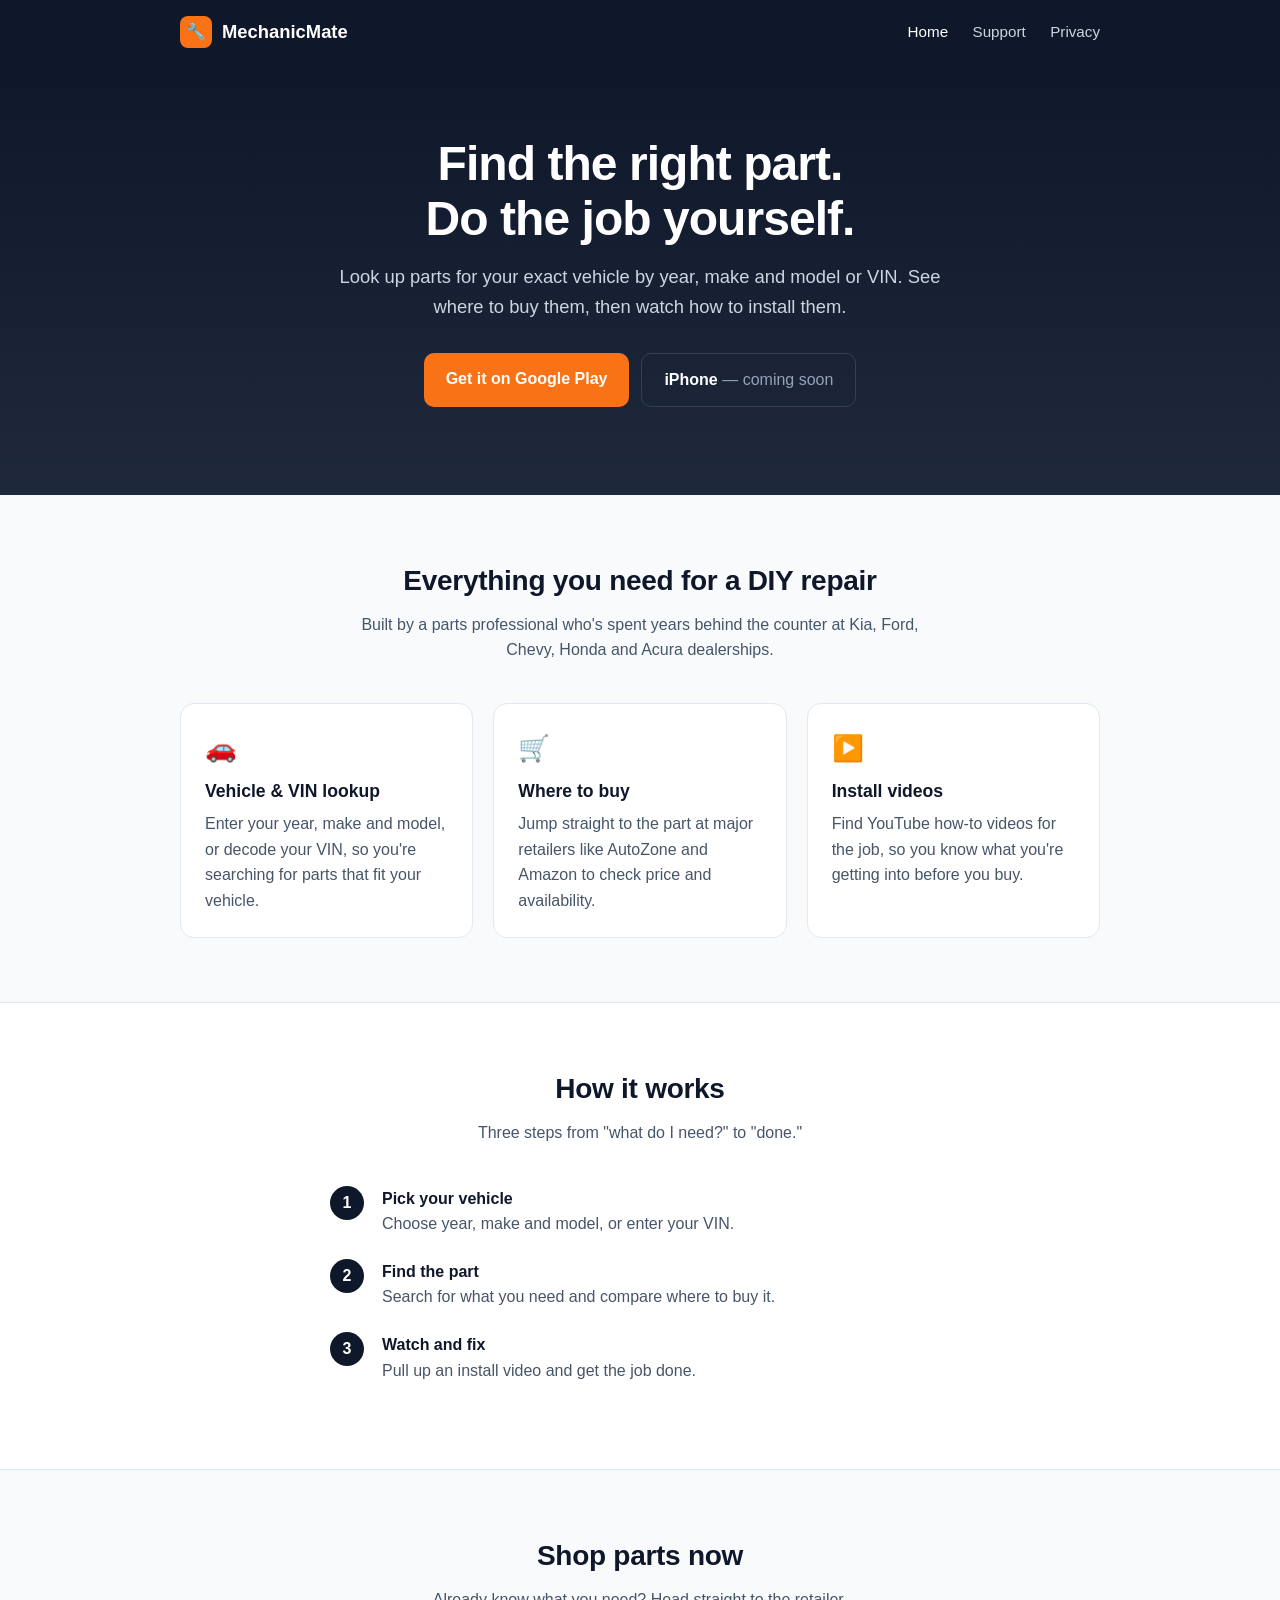
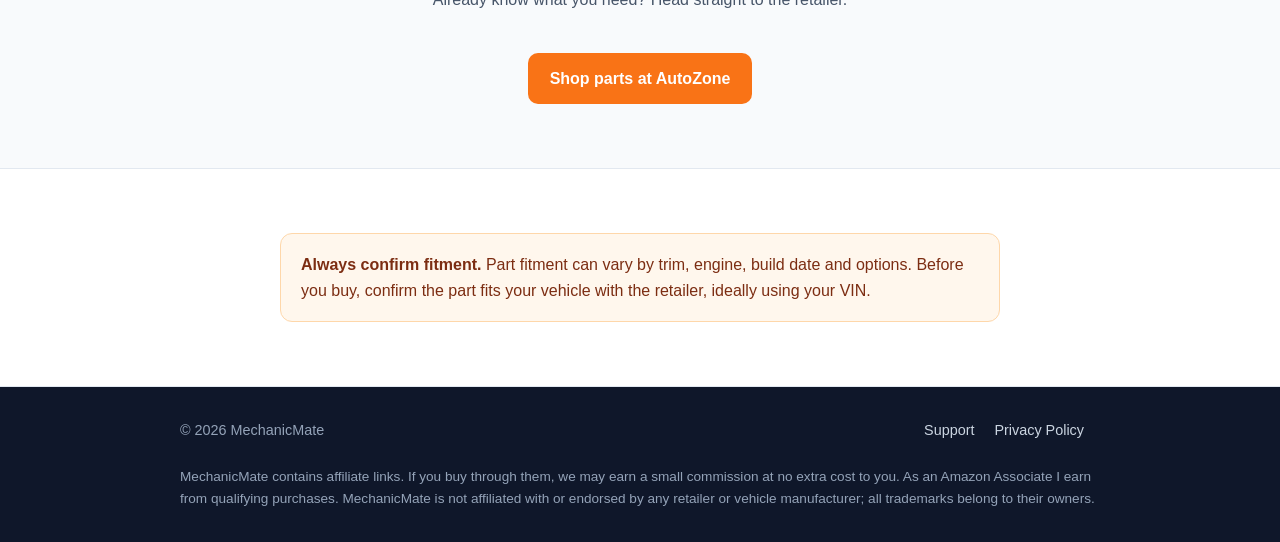
==== index.html @ d0e1b78d "Add Shop parts at AutoZone button (Sovrn link) Co-Authored-By: Claude Opus 5.5 <noreply@anthropic.co" ====
<!doctype html>
<html lang="en">
<head>
  <meta charset="utf-8">
  <meta name="viewport" content="width=device-width, initial-scale=1">
  <title>MechanicMate — Find the right part for your vehicle</title>
  <meta name="description" content="MechanicMate helps DIYers find the right auto parts for their vehicle by year/make/model or VIN, compare where to buy, and watch install videos.">
  <link rel="stylesheet" href="styles.css">
</head>
<body>

<header class="site">
  <div class="wrap">
    <a class="brand" href="/"><span class="brand-mark">🔧</span>MechanicMate</a>
    <nav>
      <a href="/" aria-current="page">Home</a>
      <a href="/support.html">Support</a>
      <a href="/privacy.html">Privacy</a>
    </nav>
  </div>
</header>

<div class="hero">
  <div class="wrap">
    <h1>Find the right part.<br>Do the job yourself.</h1>
    <p>Look up parts for your exact vehicle by year, make and model or VIN. See where to buy them, then watch how to install them.</p>
    <div class="badges">
      <a class="btn btn-primary" href="https://play.google.com/store/apps/details?id=com.mechanicmate.app">Get it on Google Play</a>
      <a class="btn btn-ghost" href="#">iPhone <span>— coming soon</span></a>
    </div>
  </div>
</div>

<section>
  <div class="wrap">
    <h2>Everything you need for a DIY repair</h2>
    <p class="lead">Built by a parts professional who's spent years behind the counter at Kia, Ford, Chevy, Honda and Acura dealerships.</p>
    <div class="grid">
      <div class="card">
        <div class="icon">🚗</div>
        <h3>Vehicle &amp; VIN lookup</h3>
        <p>Enter your year, make and model, or decode your VIN, so you're searching for parts that fit your vehicle.</p>
      </div>
      <div class="card">
        <div class="icon">🛒</div>
        <h3>Where to buy</h3>
        <p>Jump straight to the part at major retailers like AutoZone and Amazon to check price and availability.</p>
      </div>
      <div class="card">
        <div class="icon">▶️</div>
        <h3>Install videos</h3>
        <p>Find YouTube how-to videos for the job, so you know what you're getting into before you buy.</p>
      </div>
    </div>
  </div>
</section>

<section class="alt">
  <div class="wrap">
    <h2>How it works</h2>
    <p class="lead">Three steps from "what do I need?" to "done."</p>
    <ol class="steps">
      <li><strong>Pick your vehicle</strong><span>Choose year, make and model, or enter your VIN.</span></li>
      <li><strong>Find the part</strong><span>Search for what you need and compare where to buy it.</span></li>
      <li><strong>Watch and fix</strong><span>Pull up an install video and get the job done.</span></li>
    </ol>
  </div>
</section>

<section>
  <div class="wrap" style="text-align:center">
    <h2>Shop parts now</h2>
    <p class="lead">Already know what you need? Head straight to the retailer.</p>
    <a class="btn btn-primary" href="https://sovrn.co/d8lpsjb" target="_blank" rel="sponsored noopener">Shop parts at AutoZone</a>
  </div>
</section>

<section class="alt">
  <div class="wrap">
    <div class="note">
      <strong>Always confirm fitment.</strong> Part fitment can vary by trim, engine, build date and options. Before you buy, confirm the part fits your vehicle with the retailer, ideally using your VIN.
    </div>
  </div>
</section>

<footer class="site">
  <div class="wrap">
    <div>© 2026 MechanicMate</div>
    <div>
      <a href="/support.html">Support</a>
      <a href="/privacy.html">Privacy Policy</a>
    </div>
    <p class="disclosure">MechanicMate contains affiliate links. If you buy through them, we may earn a small commission at no extra cost to you. As an Amazon Associate I earn from qualifying purchases. MechanicMate is not affiliated with or endorsed by any retailer or vehicle manufacturer; all trademarks belong to their owners.</p>
  </div>
</footer>

</body>
</html>
---- styles.css ----
:root {
  --slate: #0F172A;
  --slate-2: #1E293B;
  --slate-3: #334155;
  --text: #0F172A;
  --muted: #475569;
  --bg: #F8FAFC;
  --card: #FFFFFF;
  --line: #E2E8F0;
  --accent: #F97316;
  --accent-dark: #EA580C;
}

* { box-sizing: border-box; }

html, body { margin: 0; padding: 0; }

body {
  font-family: -apple-system, BlinkMacSystemFont, "Segoe UI", Roboto, Helvetica, Arial, sans-serif;
  color: var(--text);
  background: var(--bg);
  line-height: 1.6;
  -webkit-font-smoothing: antialiased;
}

a { color: var(--accent-dark); }

.wrap { max-width: 960px; margin: 0 auto; padding: 0 20px; }

/* Header */
header.site {
  background: var(--slate);
  color: #fff;
}
header.site .wrap {
  display: flex;
  align-items: center;
  justify-content: space-between;
  height: 64px;
}
.brand {
  display: flex;
  align-items: center;
  gap: 10px;
  color: #fff;
  text-decoration: none;
  font-weight: 700;
  font-size: 1.15rem;
}
.brand-mark {
  width: 32px; height: 32px;
  border-radius: 8px;
  background: var(--accent);
  display: grid; place-items: center;
  font-size: 1rem;
}
nav a {
  color: #CBD5E1;
  text-decoration: none;
  margin-left: 20px;
  font-size: 0.95rem;
}
nav a:hover, nav a[aria-current="page"] { color: #fff; }

/* Hero */
.hero {
  background: linear-gradient(180deg, var(--slate) 0%, var(--slate-2) 100%);
  color: #fff;
  padding: 72px 0 88px;
  text-align: center;
}
.hero h1 {
  font-size: clamp(2rem, 5vw, 3rem);
  line-height: 1.15;
  margin: 0 0 16px;
  letter-spacing: -0.02em;
}
.hero p {
  color: #CBD5E1;
  font-size: 1.15rem;
  max-width: 620px;
  margin: 0 auto 32px;
}
.badges {
  display: flex;
  gap: 12px;
  justify-content: center;
  flex-wrap: wrap;
}
.btn {
  display: inline-block;
  padding: 13px 22px;
  border-radius: 10px;
  font-weight: 600;
  text-decoration: none;
  font-size: 1rem;
}
.btn-primary { background: var(--accent); color: #fff; }
.btn-primary:hover { background: var(--accent-dark); }
.btn-ghost {
  background: transparent;
  color: #fff;
  border: 1px solid var(--slate-3);
}
.btn-ghost span { color: #94A3B8; font-weight: 400; }

/* Sections */
section { padding: 64px 0; }
section h2 {
  font-size: 1.75rem;
  margin: 0 0 8px;
  text-align: center;
  letter-spacing: -0.01em;
}
.lead {
  text-align: center;
  color: var(--muted);
  max-width: 600px;
  margin: 0 auto 40px;
}

.grid {
  display: grid;
  grid-template-columns: repeat(auto-fit, minmax(240px, 1fr));
  gap: 20px;
}
.card {
  background: var(--card);
  border: 1px solid var(--line);
  border-radius: 14px;
  padding: 24px;
}
.card .icon { font-size: 1.6rem; margin-bottom: 8px; }
.card h3 { margin: 0 0 6px; font-size: 1.1rem; }
.card p { margin: 0; color: var(--muted); }

.steps { counter-reset: step; list-style: none; padding: 0; max-width: 620px; margin: 0 auto; }
.steps li {
  counter-increment: step;
  position: relative;
  padding: 0 0 22px 52px;
}
.steps li::before {
  content: counter(step);
  position: absolute; left: 0; top: 0;
  width: 34px; height: 34px;
  border-radius: 50%;
  background: var(--slate);
  color: #fff;
  display: grid; place-items: center;
  font-weight: 700;
}
.steps strong { display: block; }
.steps span { color: var(--muted); }

.alt { background: #fff; border-top: 1px solid var(--line); border-bottom: 1px solid var(--line); }

.note {
  background: #FFF7ED;
  border: 1px solid #FED7AA;
  border-radius: 12px;
  padding: 18px 20px;
  color: #7C2D12;
  max-width: 720px;
  margin: 0 auto;
}

/* Document pages (privacy, support) */
.doc { padding: 48px 0 72px; }
.doc .wrap { max-width: 760px; }
.doc h1 { font-size: 2rem; margin: 0 0 4px; letter-spacing: -0.01em; }
.doc .updated { color: var(--muted); margin: 0 0 32px; }
.doc h2 { font-size: 1.25rem; margin: 32px 0 8px; text-align: left; }
.doc ul { padding-left: 20px; }
.doc li { margin-bottom: 6px; }

details {
  background: var(--card);
  border: 1px solid var(--line);
  border-radius: 12px;
  padding: 16px 20px;
  margin-bottom: 12px;
}
summary { font-weight: 600; cursor: pointer; }
details p { color: var(--muted); margin: 10px 0 0; }

/* Footer */
footer.site {
  background: var(--slate);
  color: #94A3B8;
  padding: 32px 0;
  font-size: 0.9rem;
}
footer.site .wrap { display: flex; flex-wrap: wrap; gap: 16px; justify-content: space-between; }
footer.site a { color: #CBD5E1; text-decoration: none; margin-right: 16px; }
footer.site a:hover { color: #fff; }
.disclosure { width: 100%; margin: 8px 0 0; font-size: 0.85rem; }

@media (max-width: 560px) {
  nav a { margin-left: 14px; font-size: 0.9rem; }
  .hero { padding: 56px 0 64px; }
  section { padding: 48px 0; }
}
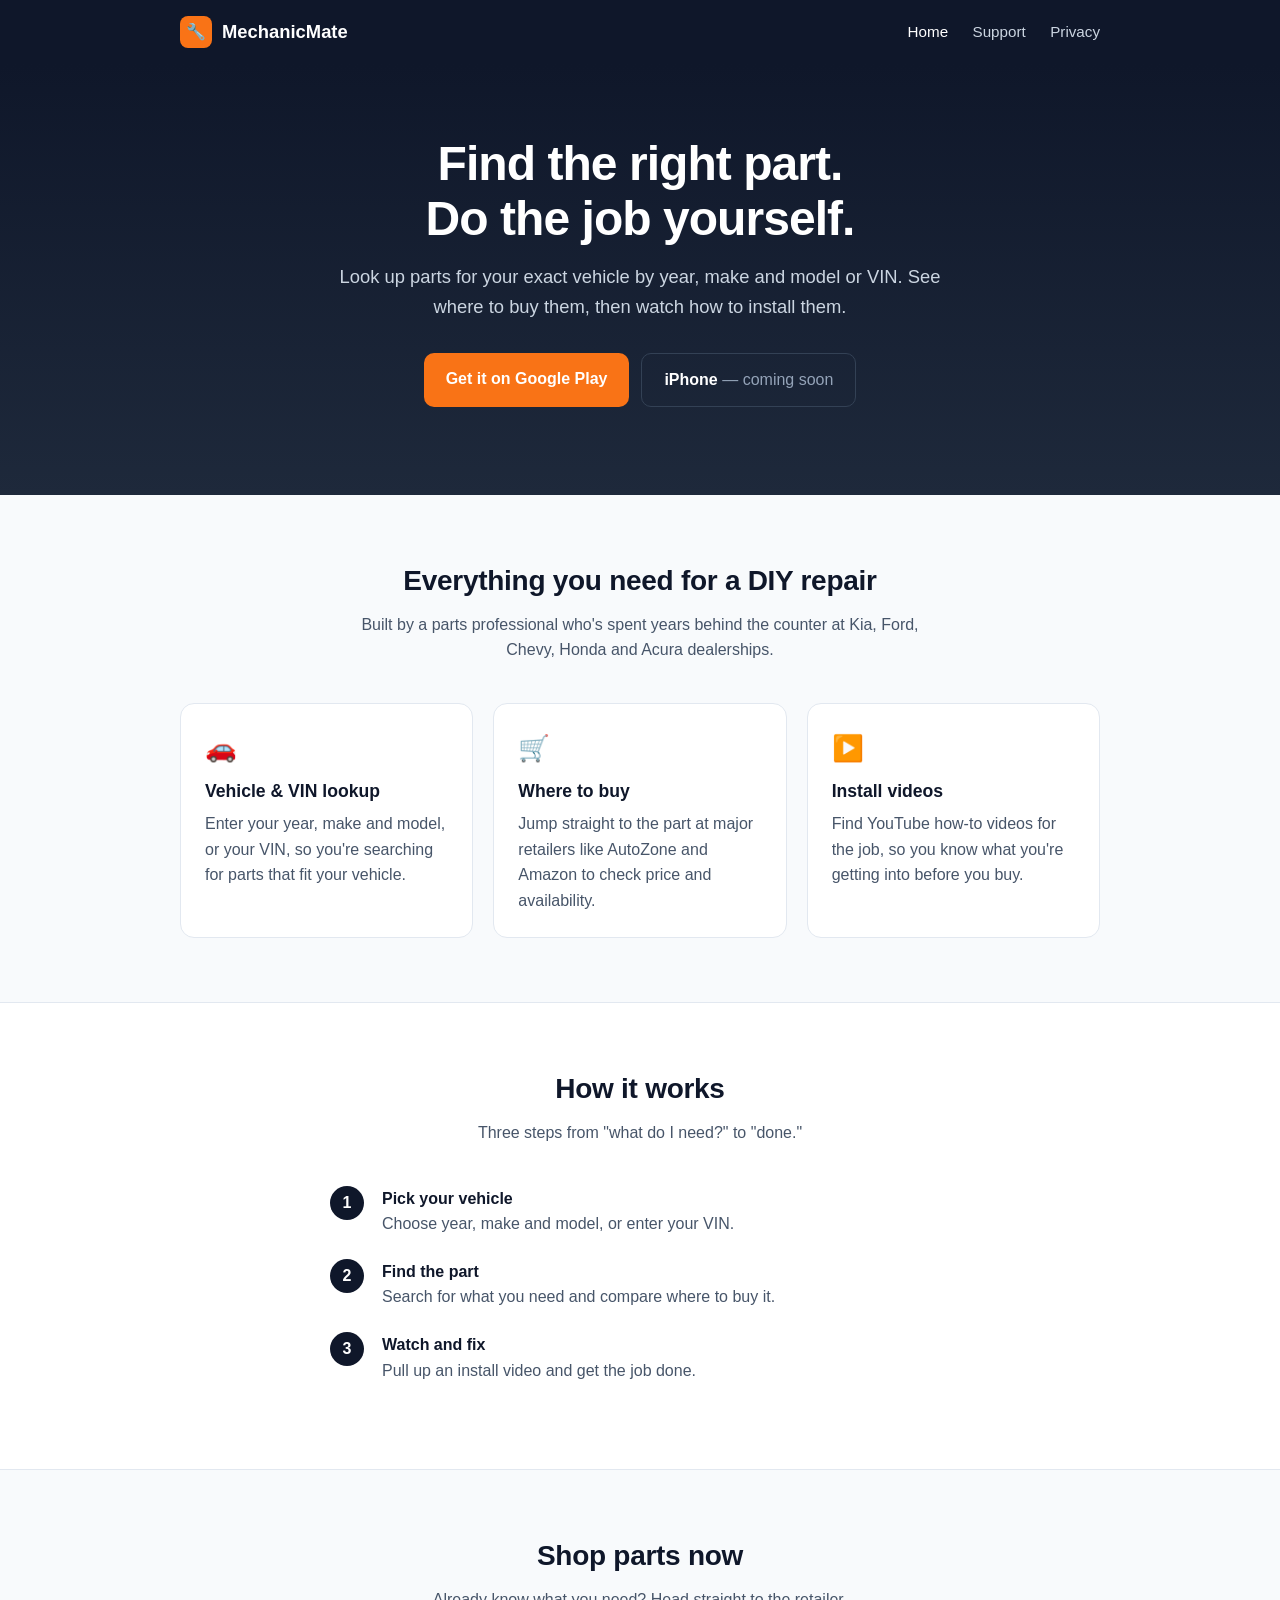
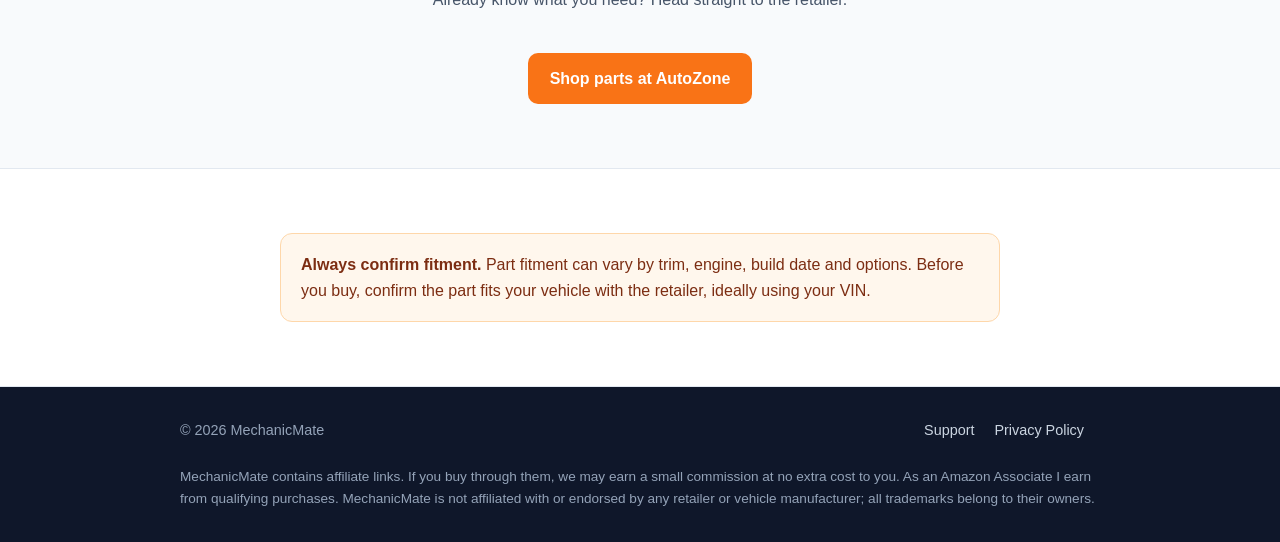
==== commit f3c1c6d4: "Correct VIN wording: app searches with VIN, does not decode it Co-Authored-By: Claude Opus 5.5 <nore" ====
--- a/index.html
+++ b/index.html
@@ -39,7 +39,7 @@
       <div class="card">
         <div class="icon">🚗</div>
         <h3>Vehicle &amp; VIN lookup</h3>
-        <p>Enter your year, make and model, or decode your VIN, so you're searching for parts that fit your vehicle.</p>
+        <p>Enter your year, make and model, or your VIN, so you're searching for parts that fit your vehicle.</p>
       </div>
       <div class="card">
         <div class="icon">🛒</div>
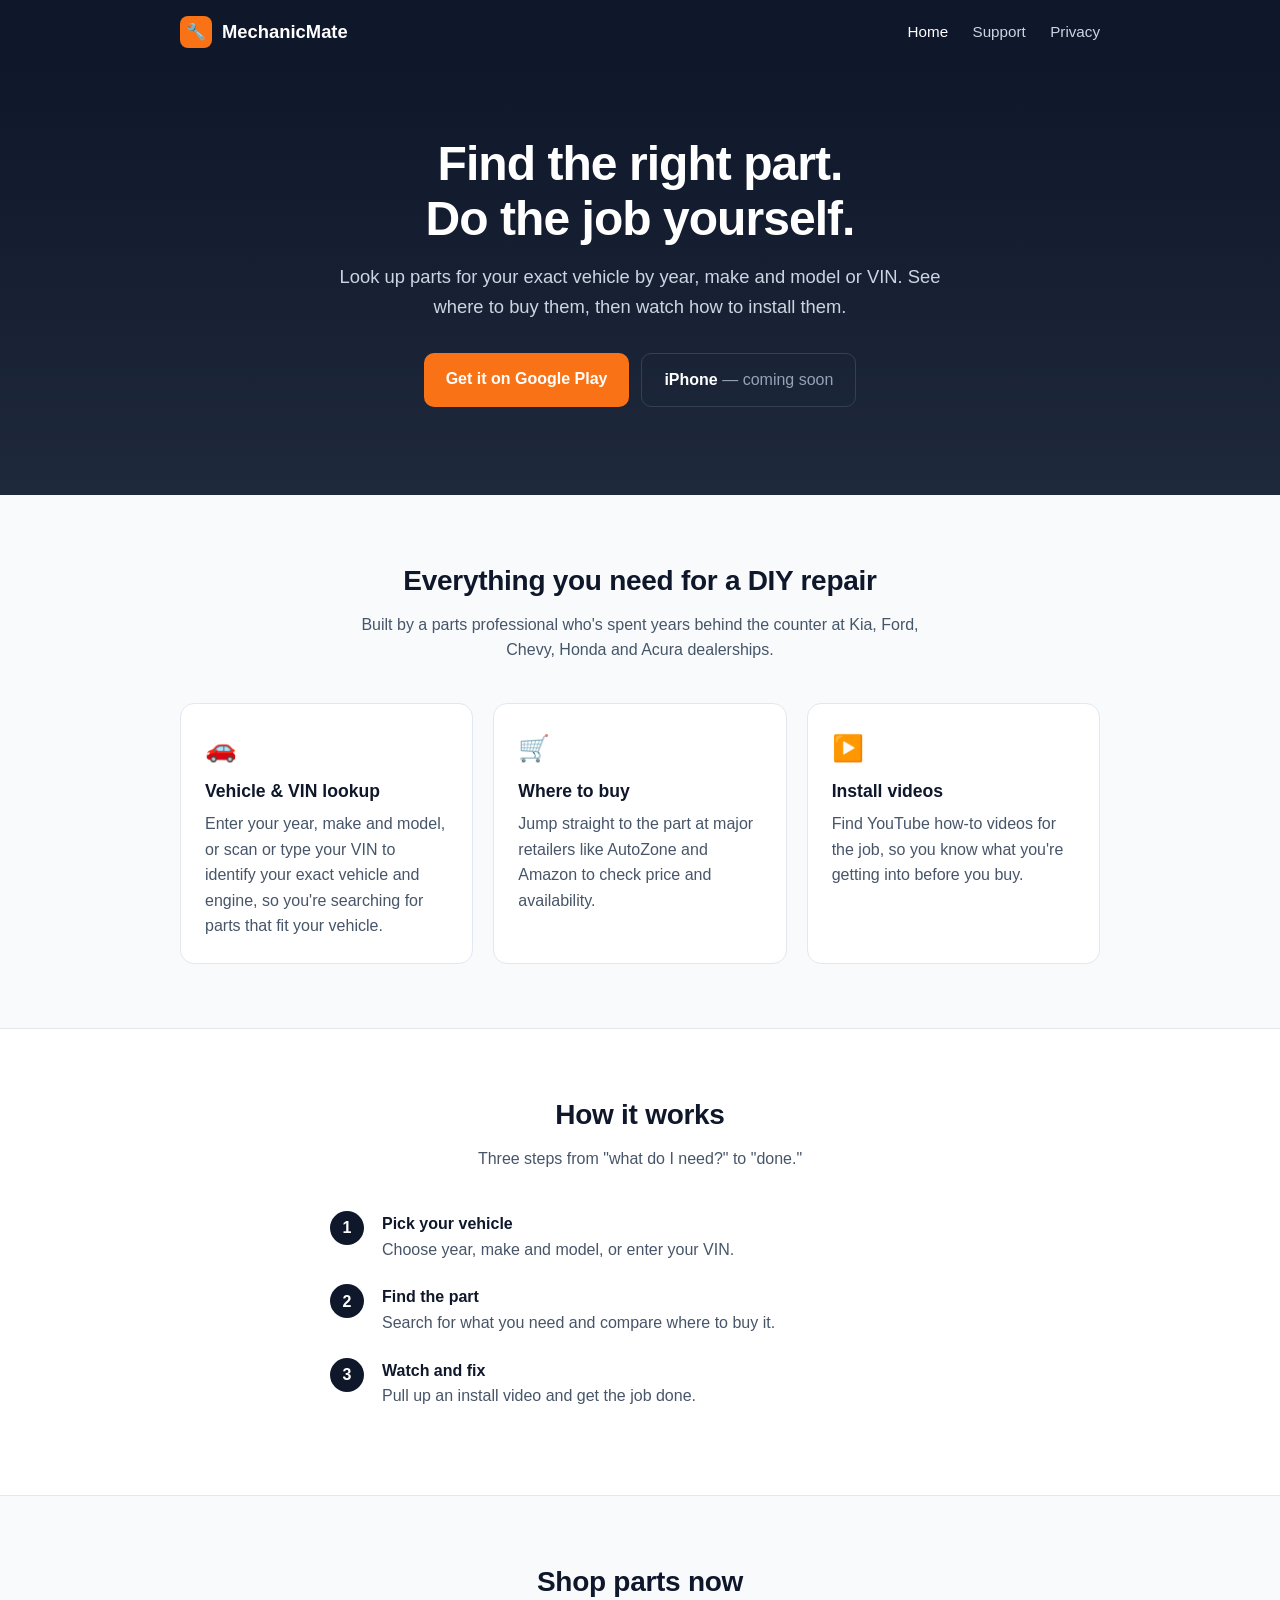
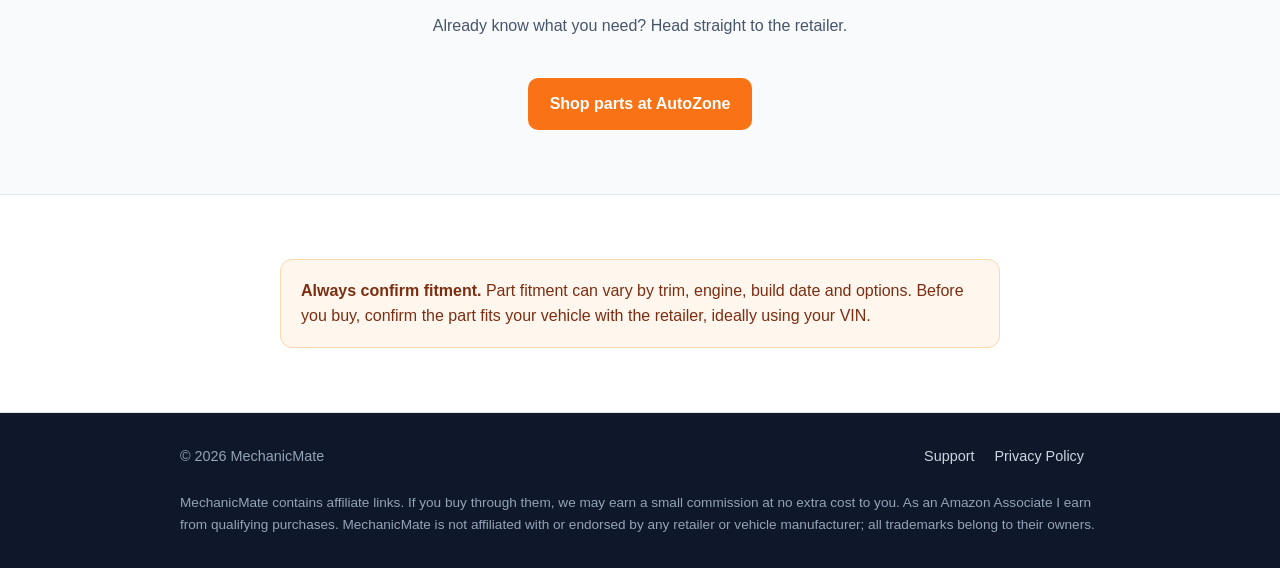
==== commit 4e52a029: "Privacy policy: NHTSA VIN decode, on-device VIN scan, local garage and maintenance log Co-Authored-B" ====
--- a/index.html
+++ b/index.html
@@ -39,7 +39,7 @@
       <div class="card">
         <div class="icon">🚗</div>
         <h3>Vehicle &amp; VIN lookup</h3>
-        <p>Enter your year, make and model, or your VIN, so you're searching for parts that fit your vehicle.</p>
+        <p>Enter your year, make and model, or scan or type your VIN to identify your exact vehicle and engine, so you're searching for parts that fit your vehicle.</p>
       </div>
       <div class="card">
         <div class="icon">🛒</div>
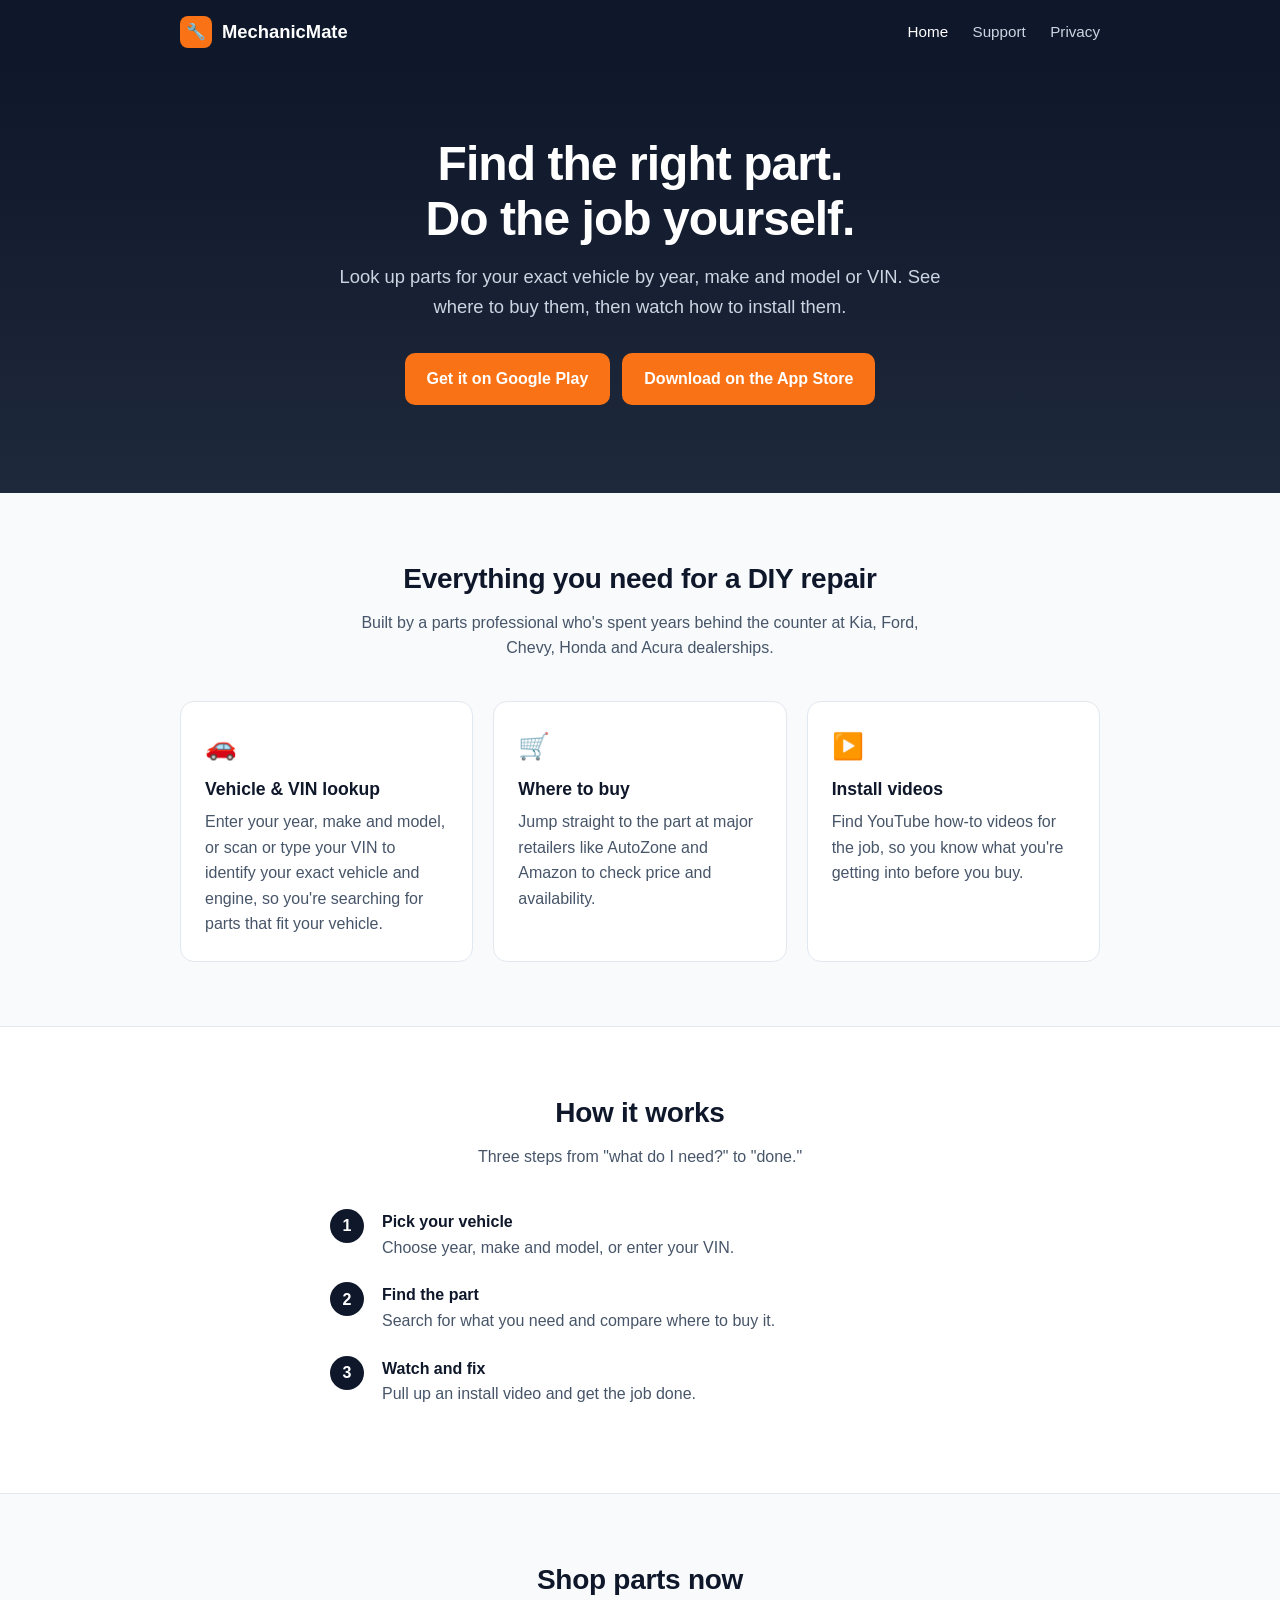
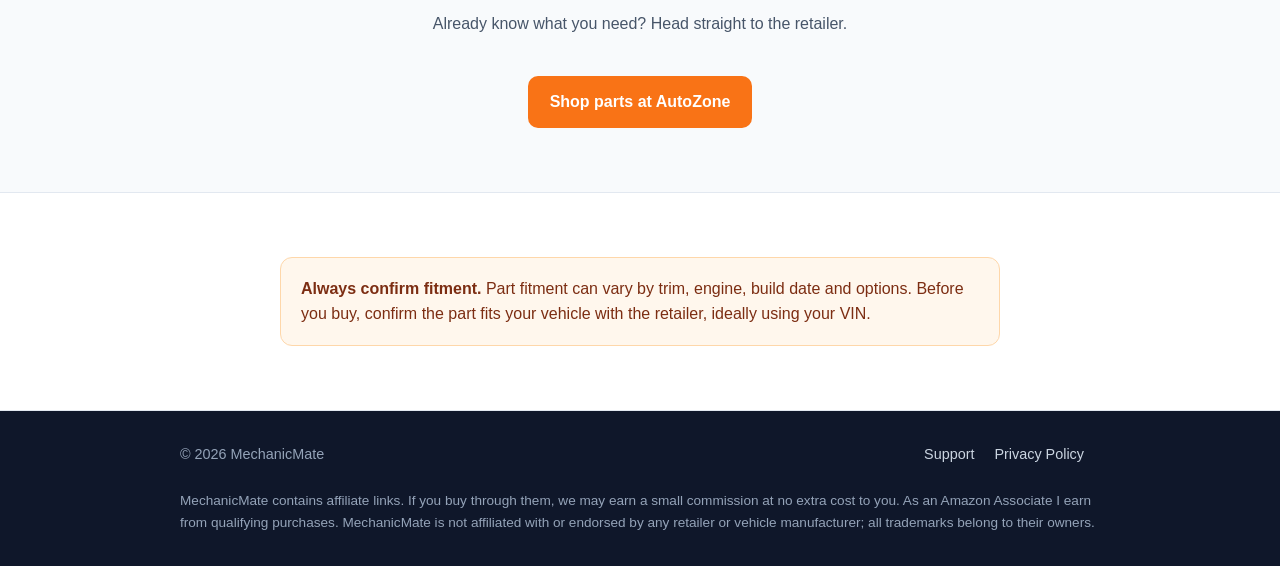
==== commit afbd4622: "Link the iPhone button to the App Store listing Co-Authored-By: Claude Opus 5.5 <noreply@anthropic.c" ====
--- a/index.html
+++ b/index.html
@@ -26,7 +26,7 @@
     <p>Look up parts for your exact vehicle by year, make and model or VIN. See where to buy them, then watch how to install them.</p>
     <div class="badges">
       <a class="btn btn-primary" href="https://play.google.com/store/apps/details?id=com.mechanicmate.app">Get it on Google Play</a>
-      <a class="btn btn-ghost" href="#">iPhone <span>— coming soon</span></a>
+      <a class="btn btn-primary" href="https://apps.apple.com/app/mechanicmate-parts-locator/id6811711384">Download on the App Store</a>
     </div>
   </div>
 </div>
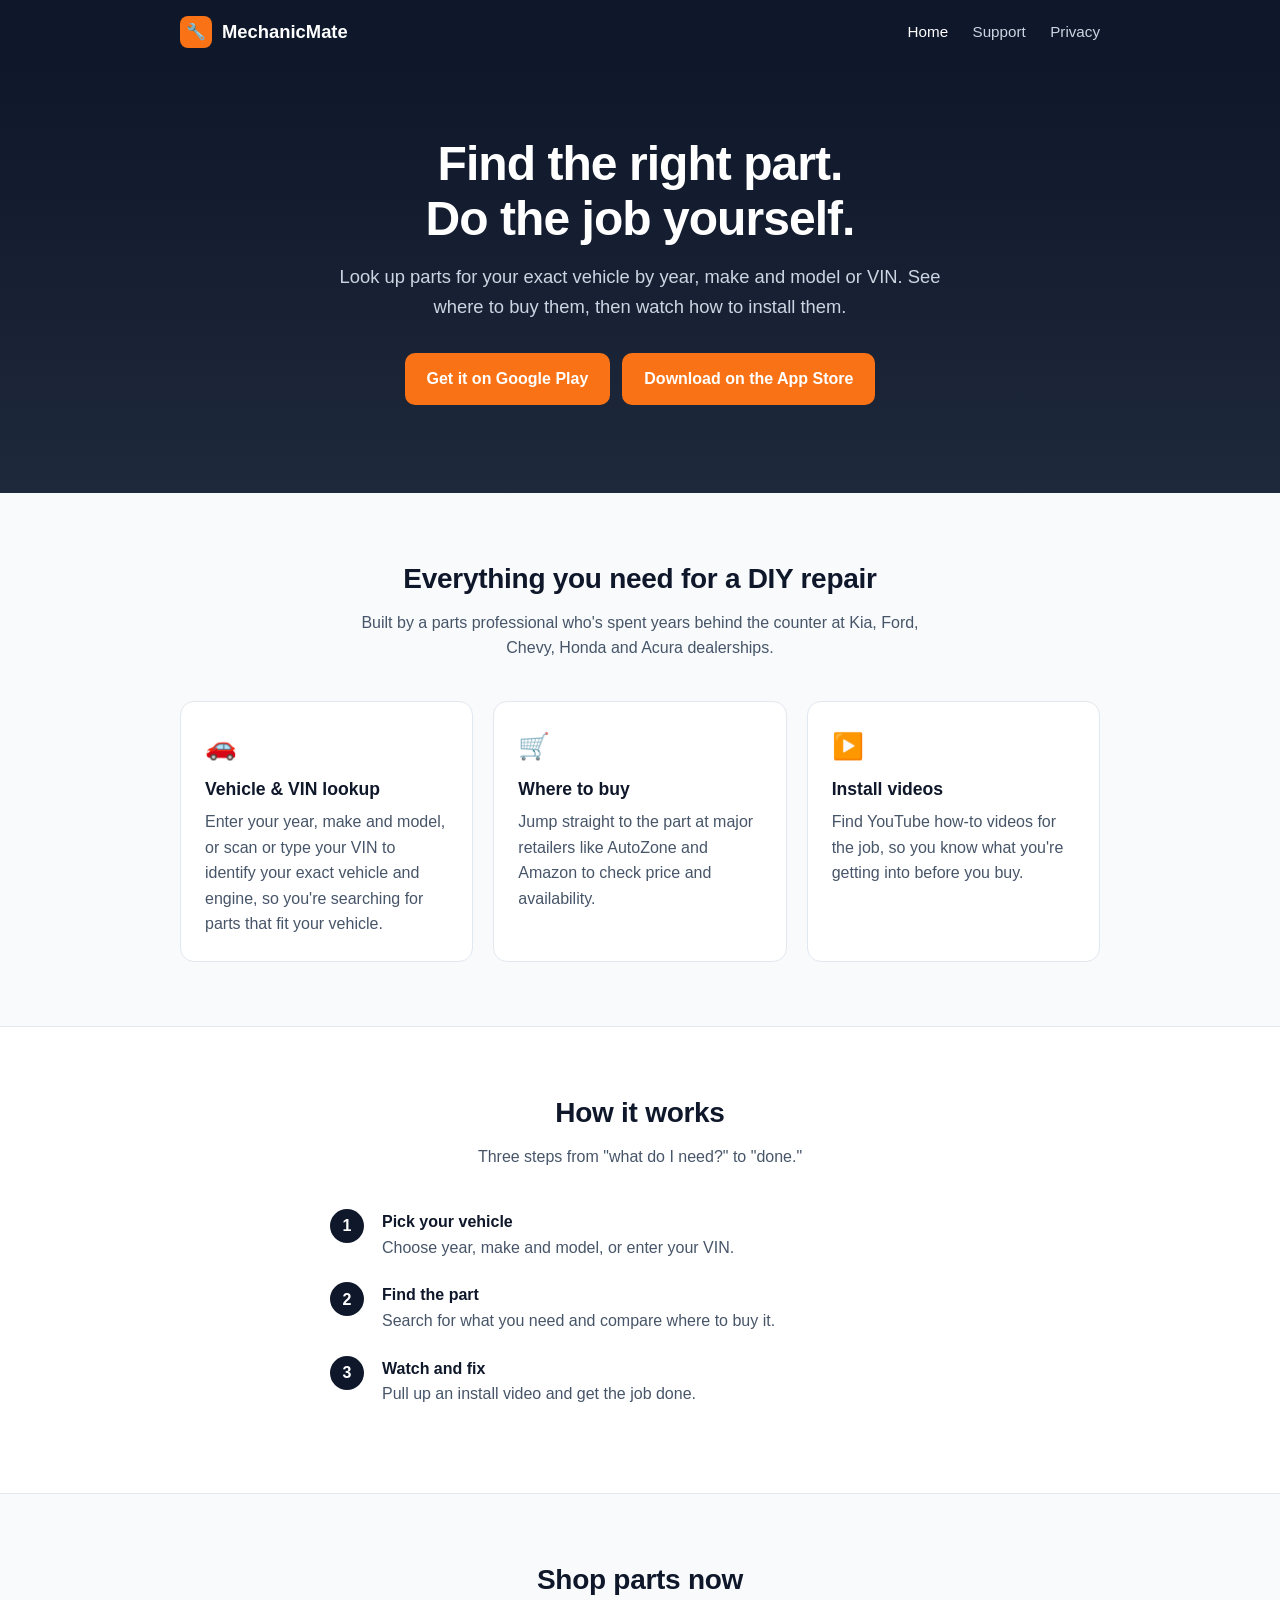
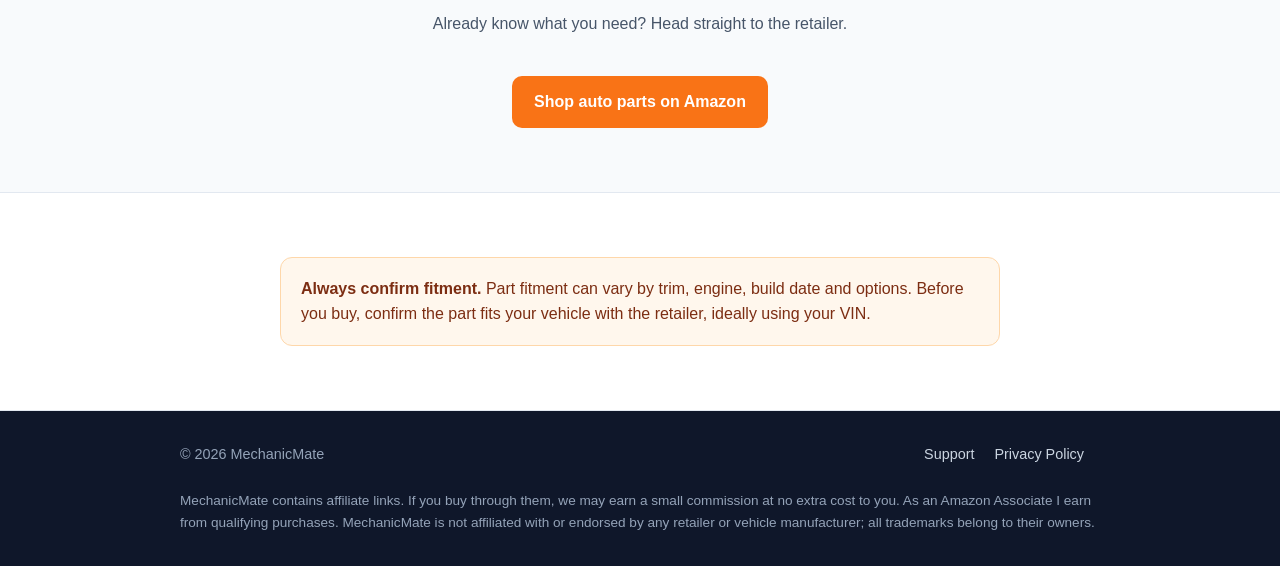
==== commit 940ba327: "Shop parts button: AutoZone (Sovrn denied) -> Amazon with Associates tag Co-Authored-By: Claude Opus" ====
--- a/index.html
+++ b/index.html
@@ -71,7 +71,7 @@
   <div class="wrap" style="text-align:center">
     <h2>Shop parts now</h2>
     <p class="lead">Already know what you need? Head straight to the retailer.</p>
-    <a class="btn btn-primary" href="https://sovrn.co/d8lpsjb" target="_blank" rel="sponsored noopener">Shop parts at AutoZone</a>
+    <a class="btn btn-primary" href="https://www.amazon.com/s?k=auto+parts&i=automotive&tag=mechanicmate-20" target="_blank" rel="sponsored noopener">Shop auto parts on Amazon</a>
   </div>
 </section>
 
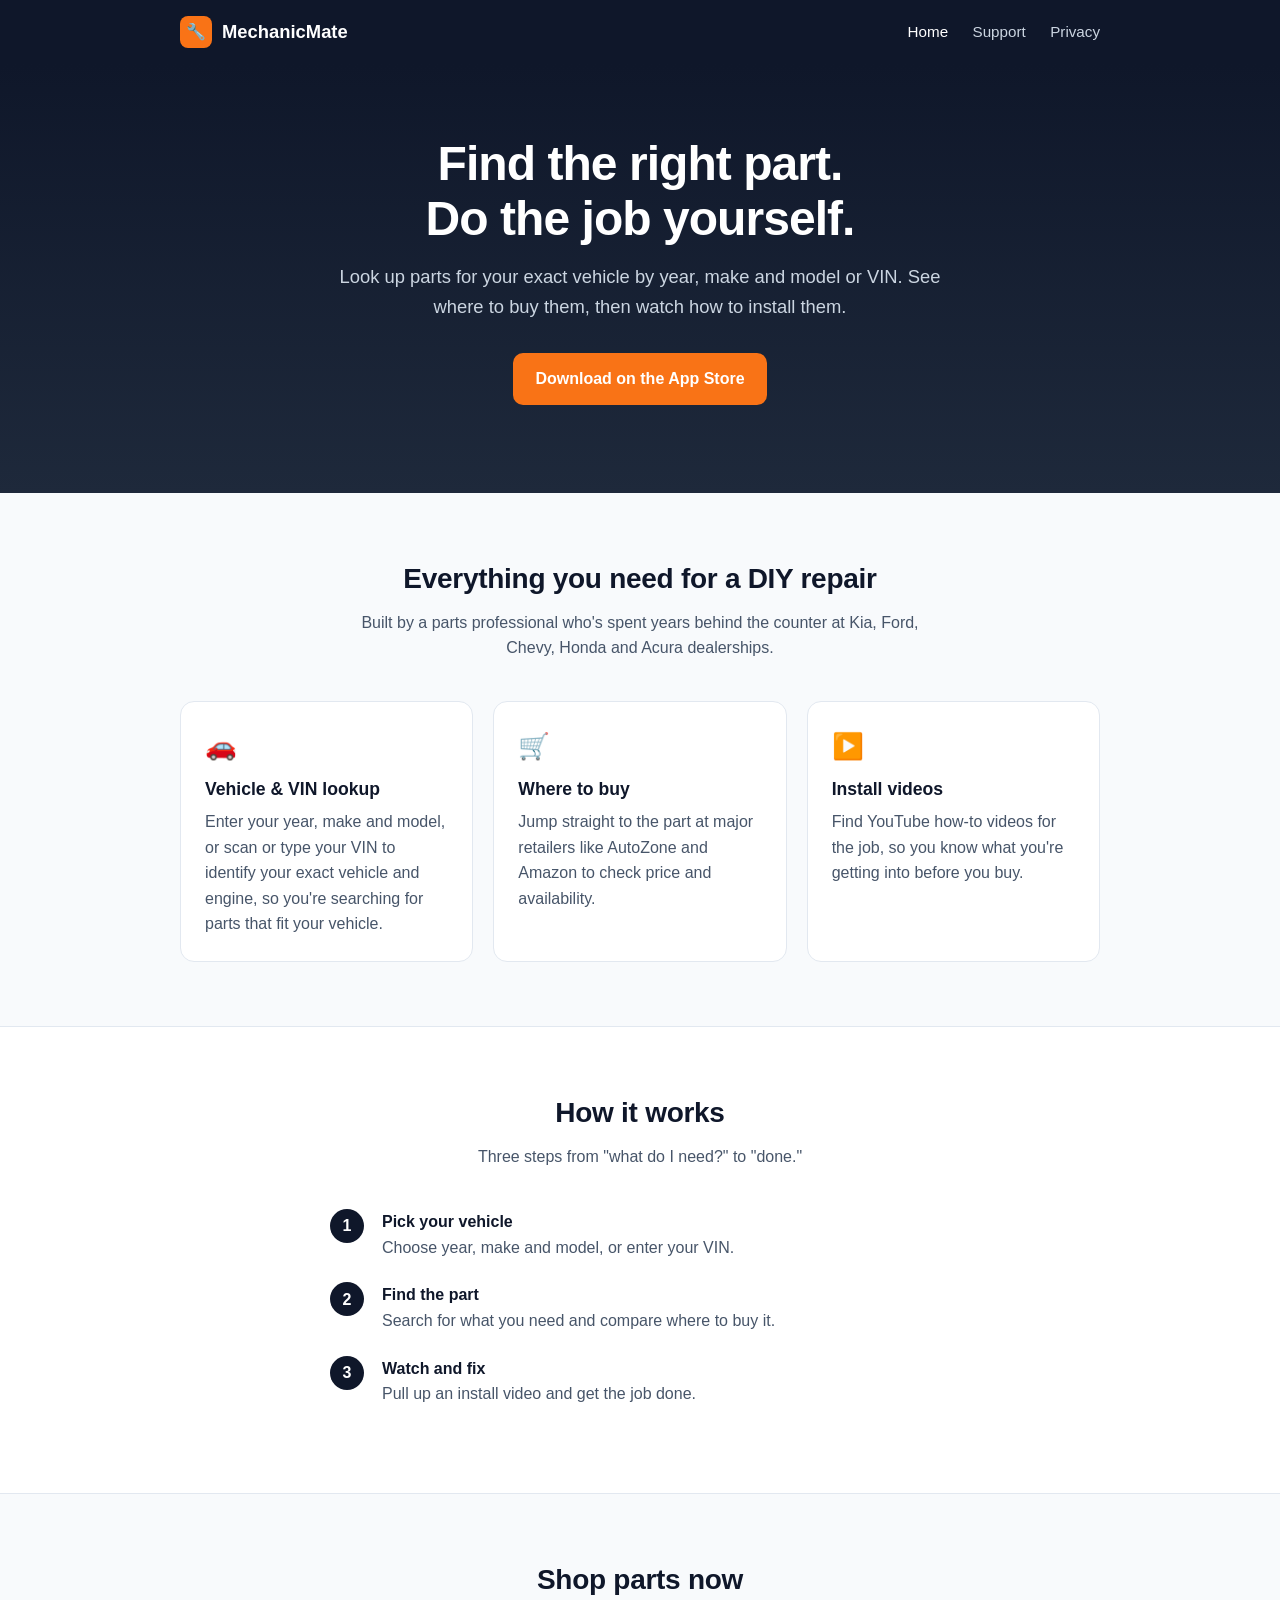
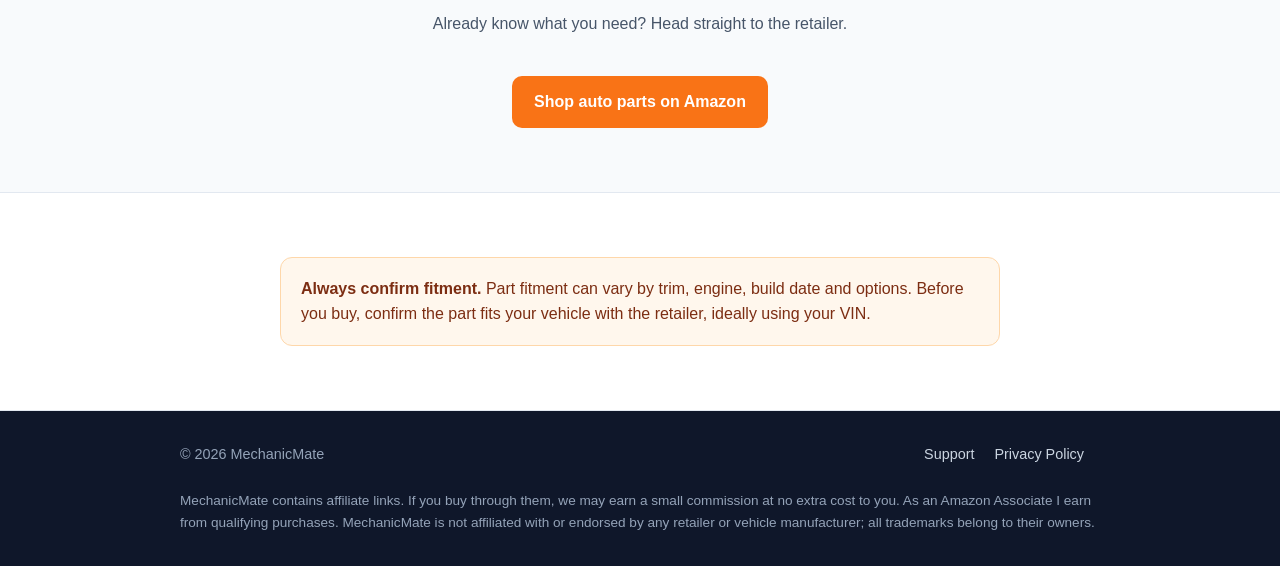
==== commit fc3da0e8: "Hide Google Play button until Android listing is fixed Co-Authored-By: Claude Opus 5.5 <noreply@anth" ====
--- a/index.html
+++ b/index.html
@@ -25,7 +25,9 @@
     <h1>Find the right part.<br>Do the job yourself.</h1>
     <p>Look up parts for your exact vehicle by year, make and model or VIN. See where to buy them, then watch how to install them.</p>
     <div class="badges">
+      <!-- Hidden until the Android version is back on Google Play:
       <a class="btn btn-primary" href="https://play.google.com/store/apps/details?id=com.mechanicmate.app">Get it on Google Play</a>
+      -->
       <a class="btn btn-primary" href="https://apps.apple.com/app/mechanicmate-parts-locator/id6811711384">Download on the App Store</a>
     </div>
   </div>
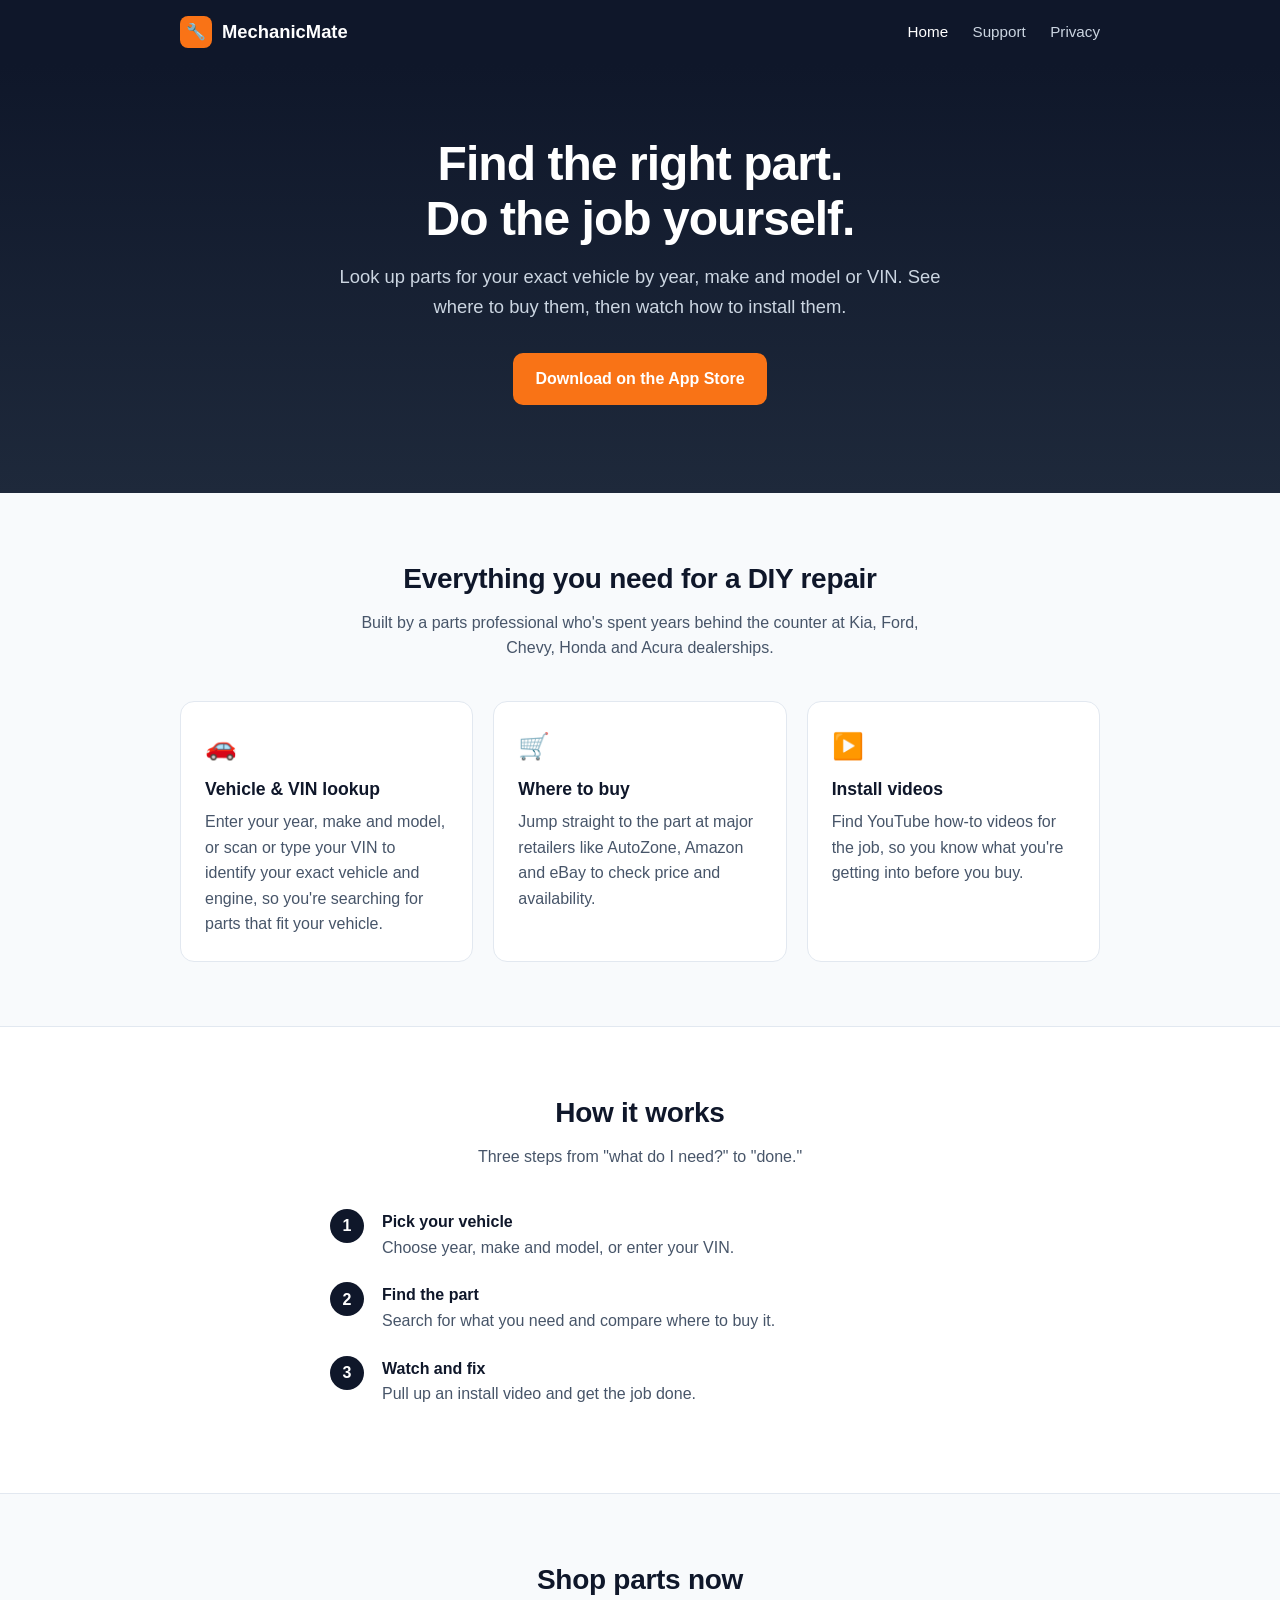
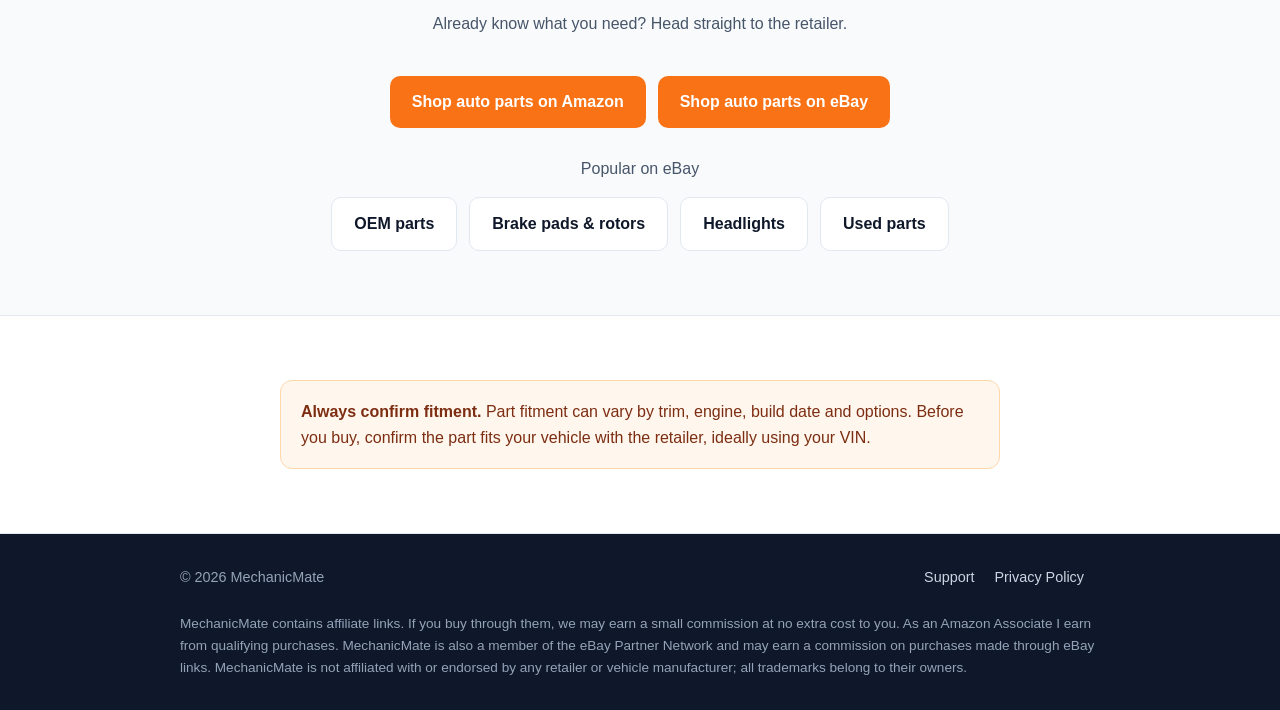
==== commit b8cc0581: "Add eBay Partner Network links and disclosure Replace EBAY_CAMPAIGN_ID in index.html with the EPN ca" ====
--- a/index.html
+++ b/index.html
@@ -46,7 +46,7 @@
       <div class="card">
         <div class="icon">🛒</div>
         <h3>Where to buy</h3>
-        <p>Jump straight to the part at major retailers like AutoZone and Amazon to check price and availability.</p>
+        <p>Jump straight to the part at major retailers like AutoZone, Amazon and eBay to check price and availability.</p>
       </div>
       <div class="card">
         <div class="icon">▶️</div>
@@ -73,7 +73,17 @@
   <div class="wrap" style="text-align:center">
     <h2>Shop parts now</h2>
     <p class="lead">Already know what you need? Head straight to the retailer.</p>
-    <a class="btn btn-primary" href="https://www.amazon.com/s?k=auto+parts&i=automotive&tag=mechanicmate-20" target="_blank" rel="sponsored noopener">Shop auto parts on Amazon</a>
+    <div class="badges">
+      <a class="btn btn-primary" href="https://www.amazon.com/s?k=auto+parts&i=automotive&tag=mechanicmate-20" target="_blank" rel="sponsored noopener">Shop auto parts on Amazon</a>
+      <a class="btn btn-primary" href="https://www.ebay.com/sch/i.html?_nkw=auto+parts&amp;mkevt=1&amp;mkcid=1&amp;mkrid=711-53200-19255-0&amp;campid=EBAY_CAMPAIGN_ID&amp;toolid=10001&amp;customid=mechanicmate-site" target="_blank" rel="sponsored noopener">Shop auto parts on eBay</a>
+    </div>
+    <p class="lead" style="margin:28px auto 16px">Popular on eBay</p>
+    <div class="badges">
+      <a class="btn btn-outline" href="https://www.ebay.com/sch/i.html?_nkw=oem+auto+parts&amp;mkevt=1&amp;mkcid=1&amp;mkrid=711-53200-19255-0&amp;campid=EBAY_CAMPAIGN_ID&amp;toolid=10001&amp;customid=mechanicmate-site" target="_blank" rel="sponsored noopener">OEM parts</a>
+      <a class="btn btn-outline" href="https://www.ebay.com/sch/i.html?_nkw=brake+pads+and+rotors&amp;mkevt=1&amp;mkcid=1&amp;mkrid=711-53200-19255-0&amp;campid=EBAY_CAMPAIGN_ID&amp;toolid=10001&amp;customid=mechanicmate-site" target="_blank" rel="sponsored noopener">Brake pads &amp; rotors</a>
+      <a class="btn btn-outline" href="https://www.ebay.com/sch/i.html?_nkw=headlight+assembly&amp;mkevt=1&amp;mkcid=1&amp;mkrid=711-53200-19255-0&amp;campid=EBAY_CAMPAIGN_ID&amp;toolid=10001&amp;customid=mechanicmate-site" target="_blank" rel="sponsored noopener">Headlights</a>
+      <a class="btn btn-outline" href="https://www.ebay.com/sch/i.html?_nkw=used+auto+parts&amp;mkevt=1&amp;mkcid=1&amp;mkrid=711-53200-19255-0&amp;campid=EBAY_CAMPAIGN_ID&amp;toolid=10001&amp;customid=mechanicmate-site" target="_blank" rel="sponsored noopener">Used parts</a>
+    </div>
   </div>
 </section>
 
@@ -92,7 +102,7 @@
       <a href="/support.html">Support</a>
       <a href="/privacy.html">Privacy Policy</a>
     </div>
-    <p class="disclosure">MechanicMate contains affiliate links. If you buy through them, we may earn a small commission at no extra cost to you. As an Amazon Associate I earn from qualifying purchases. MechanicMate is not affiliated with or endorsed by any retailer or vehicle manufacturer; all trademarks belong to their owners.</p>
+    <p class="disclosure">MechanicMate contains affiliate links. If you buy through them, we may earn a small commission at no extra cost to you. As an Amazon Associate I earn from qualifying purchases. MechanicMate is also a member of the eBay Partner Network and may earn a commission on purchases made through eBay links. MechanicMate is not affiliated with or endorsed by any retailer or vehicle manufacturer; all trademarks belong to their owners.</p>
   </div>
 </footer>
 
--- a/styles.css
+++ b/styles.css
@@ -102,6 +102,12 @@
   color: #fff;
   border: 1px solid var(--slate-3);
 }
+.btn-outline {
+  background: var(--card);
+  color: var(--text);
+  border: 1px solid var(--line);
+}
+.btn-outline:hover { border-color: var(--accent); color: var(--accent-dark); }
 .btn-ghost span { color: #94A3B8; font-weight: 400; }
 
 /* Sections */
